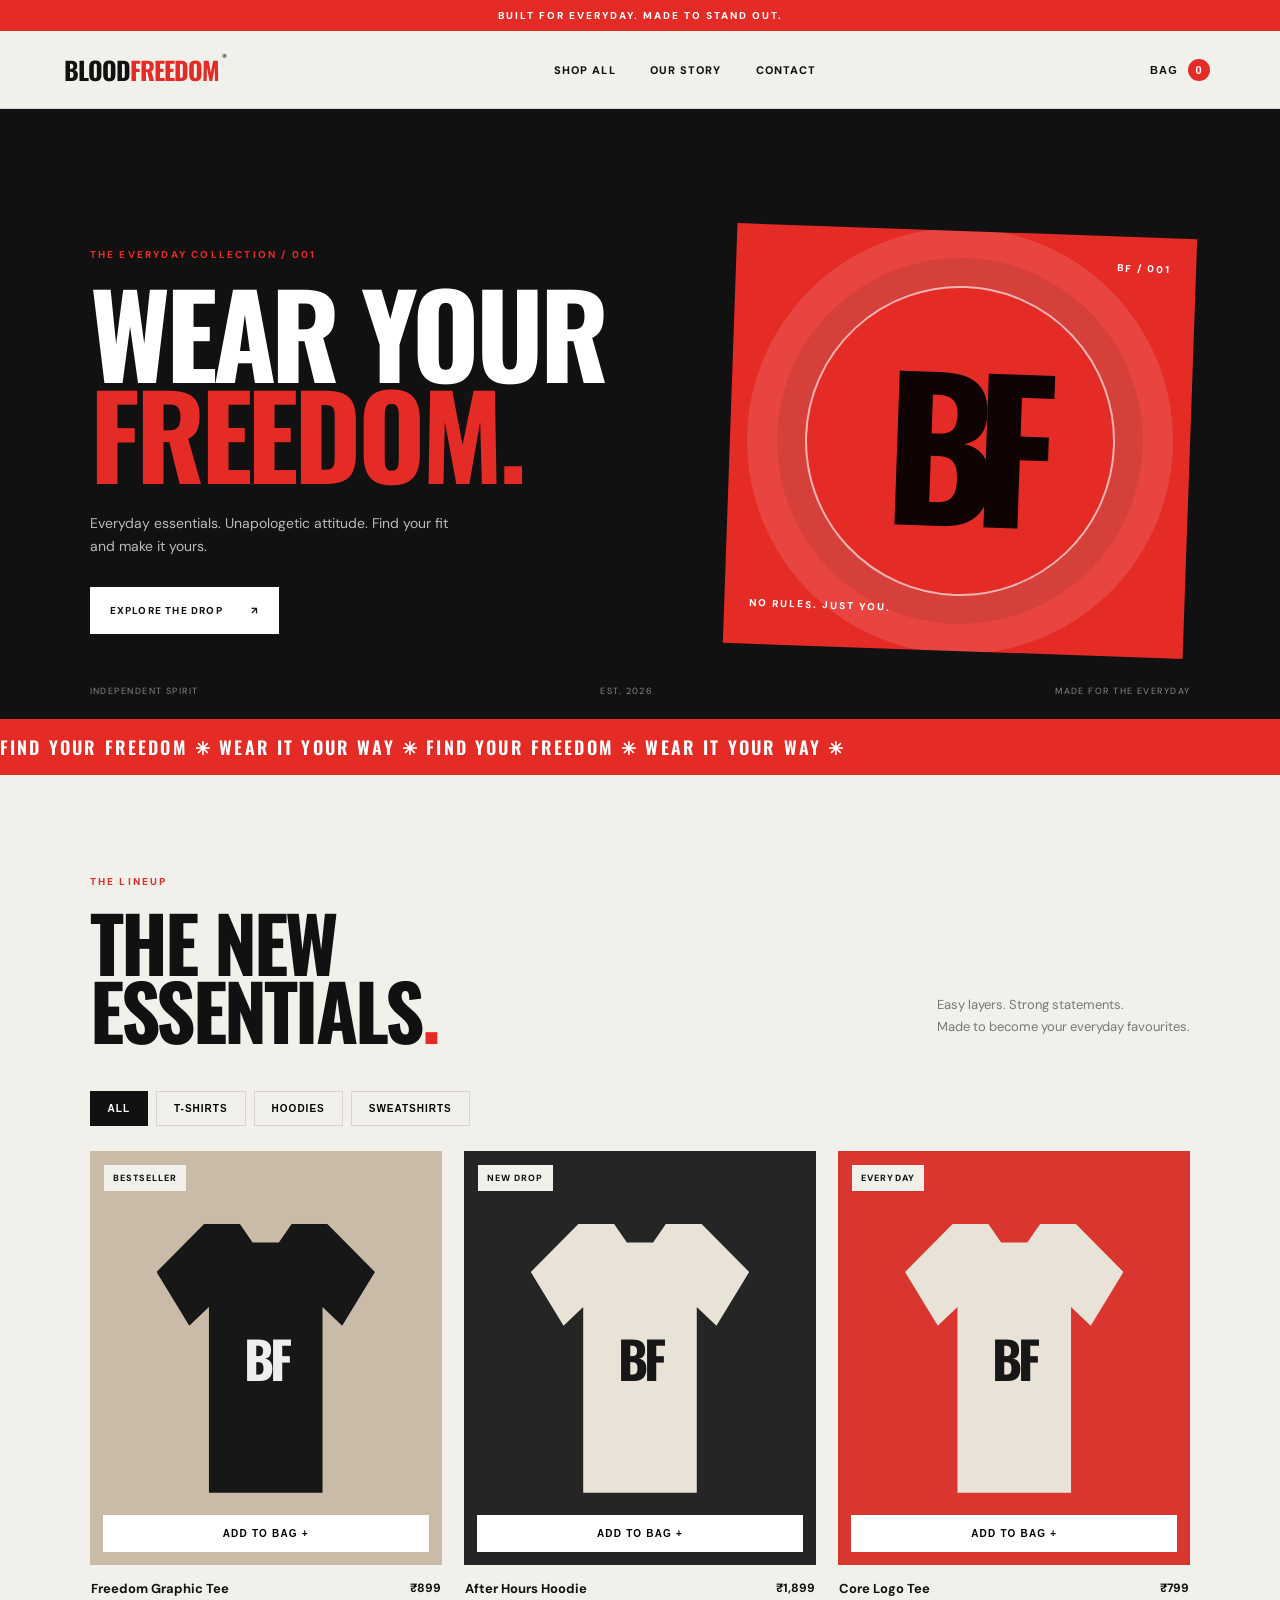
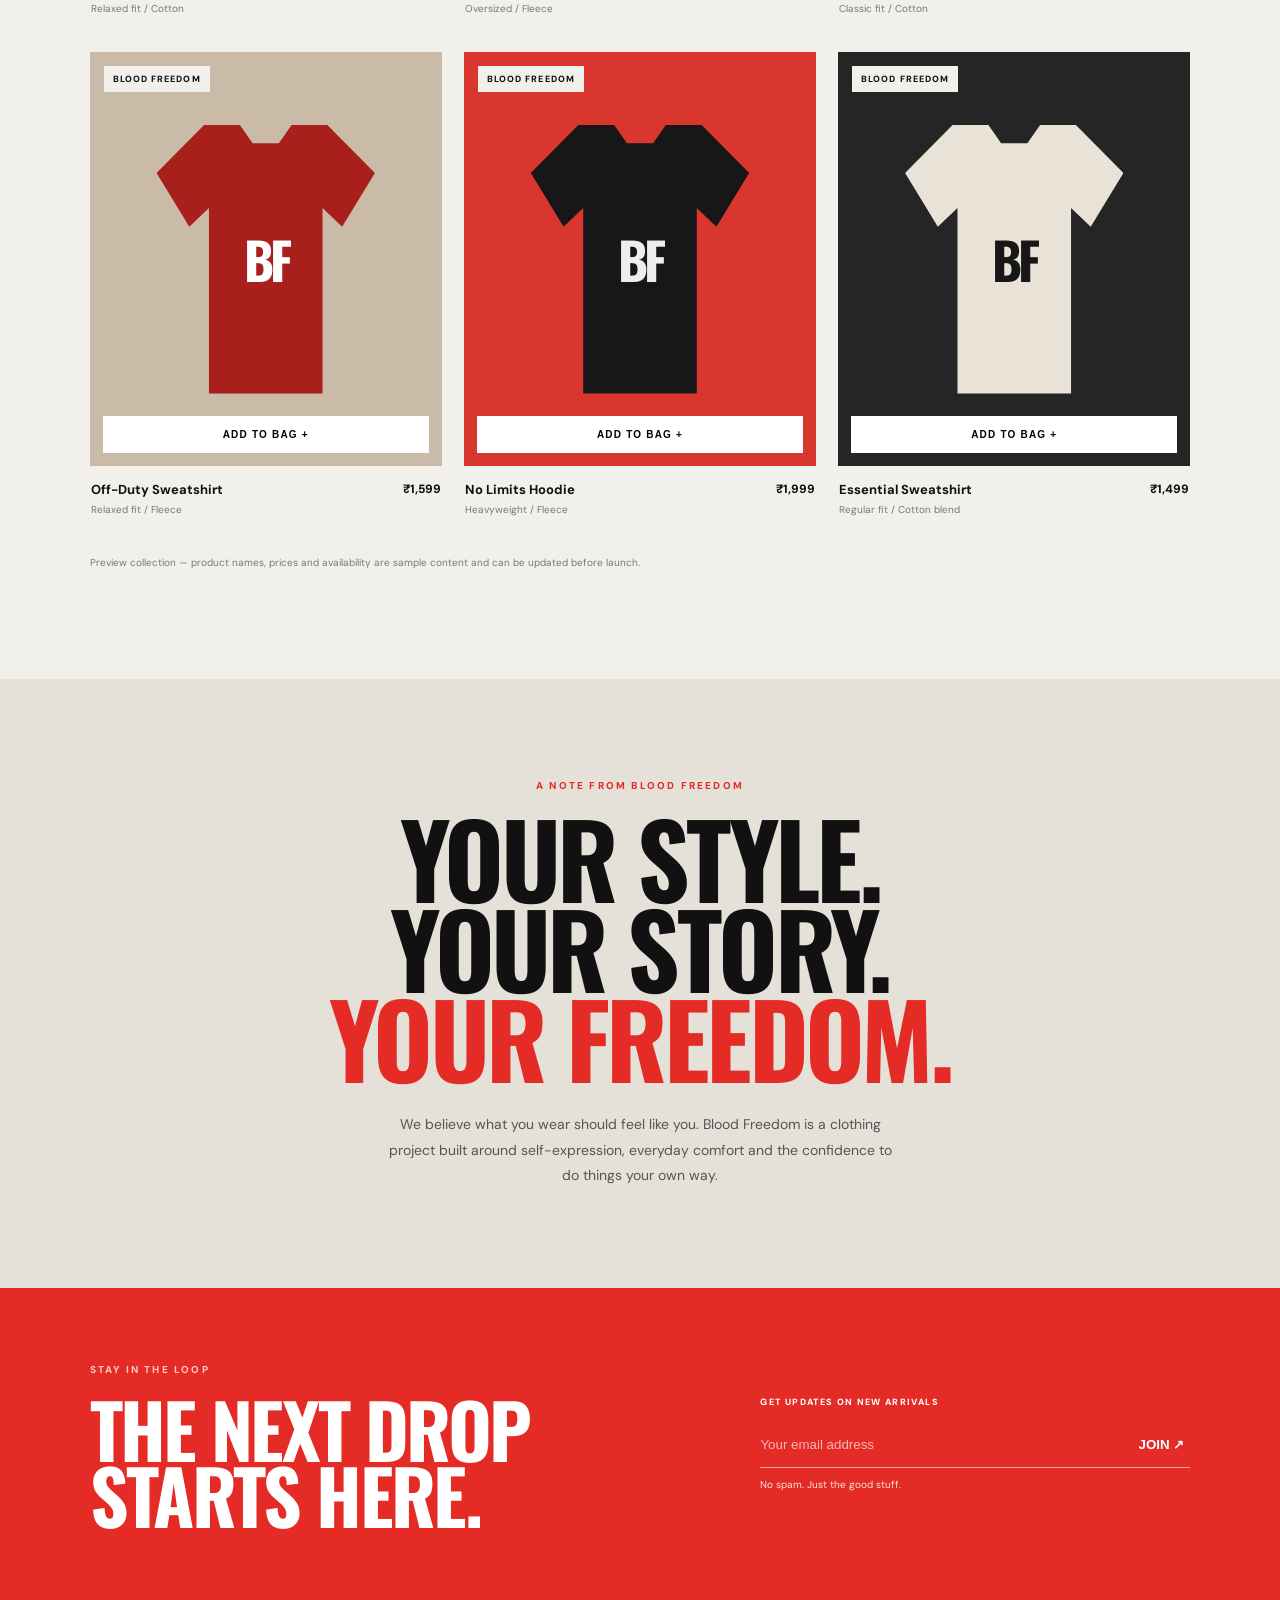
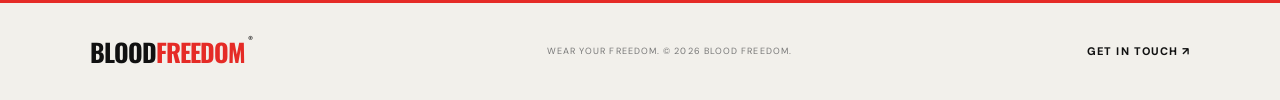
==== index.html @ 32e4e6bf "Build Blood Freedom clothing storefront starter" ====
<!doctype html>
<html lang="en">
<head>
  <meta charset="utf-8">
  <meta name="viewport" content="width=device-width, initial-scale=1">
  <meta name="theme-color" content="#111111">
  <meta name="description" content="Blood Freedom — everyday essentials, made to move with you. Explore graphic tees, hoodies and sweatshirts.">
  <title>Blood Freedom — Wear Your Freedom</title>
  <link rel="preconnect" href="https://fonts.googleapis.com">
  <link rel="preconnect" href="https://fonts.gstatic.com" crossorigin>
  <link href="https://fonts.googleapis.com/css2?family=DM+Sans:wght@400;500;600;700;800&family=Oswald:wght@500;600;700&display=swap" rel="stylesheet">
  <link rel="stylesheet" href="styles.css">
</head>
<body>
  <div class="announcement">BUILT FOR EVERYDAY. MADE TO STAND OUT.</div>
  <header class="site-header">
    <a class="wordmark" href="#" aria-label="Blood Freedom home">BLOOD<span>FREEDOM</span><i>®</i></a>
    <nav class="main-nav" aria-label="Main navigation">
      <a href="#shop">SHOP ALL</a><a href="#story">OUR STORY</a><a href="#contact">CONTACT</a>
    </nav>
    <button class="cart-button" id="cart-open" aria-label="Open shopping bag">BAG <span id="cart-count">0</span></button>
  </header>

  <main>
    <section class="hero">
      <div class="hero-copy">
        <p class="eyebrow">THE EVERYDAY COLLECTION / 001</p>
        <h1>WEAR YOUR<br><em>FREEDOM.</em></h1>
        <p class="hero-text">Everyday essentials. Unapologetic attitude. Find your fit and make it yours.</p>
        <a class="button button-light" href="#shop">EXPLORE THE DROP <span>↗</span></a>
      </div>
      <div class="hero-art" aria-label="Abstract red and black Blood Freedom campaign artwork">
        <div class="art-ring"></div><div class="art-mark">BF</div>
        <p class="art-caption">NO RULES. JUST YOU.</p>
        <span class="art-index">BF / 001</span>
      </div>
      <div class="hero-bottom"><span>INDEPENDENT SPIRIT</span><span>EST. 2026</span><span>MADE FOR THE EVERYDAY</span></div>
    </section>

    <section class="ticker" aria-label="Brand message"><div>FIND YOUR FREEDOM ✳ WEAR IT YOUR WAY ✳ FIND YOUR FREEDOM ✳ WEAR IT YOUR WAY ✳</div></section>

    <section class="shop-section" id="shop">
      <div class="section-heading"><div><p class="eyebrow">THE LINEUP</p><h2>THE NEW<br>ESSENTIALS<span>.</span></h2></div><p class="section-note">Easy layers. Strong statements.<br>Made to become your everyday favourites.</p></div>
      <div class="filters" role="group" aria-label="Filter products">
        <button class="filter active" data-filter="all">ALL</button><button class="filter" data-filter="tshirt">T-SHIRTS</button><button class="filter" data-filter="hoodie">HOODIES</button><button class="filter" data-filter="sweatshirt">SWEATSHIRTS</button>
      </div>
      <div class="product-grid" id="product-grid" aria-live="polite"></div>
      <p class="demo-note">Preview collection — product names, prices and availability are sample content and can be updated before launch.</p>
    </section>

    <section class="manifesto" id="story">
      <p class="eyebrow">A NOTE FROM BLOOD FREEDOM</p>
      <h2>YOUR STYLE.<br>YOUR STORY.<br><em>YOUR FREEDOM.</em></h2>
      <p>We believe what you wear should feel like you. Blood Freedom is a clothing project built around self-expression, everyday comfort and the confidence to do things your own way.</p>
    </section>

    <section class="newsletter" id="contact">
      <div><p class="eyebrow">STAY IN THE LOOP</p><h2>THE NEXT DROP<br>STARTS HERE.</h2></div>
      <form id="newsletter-form"><label for="email">GET UPDATES ON NEW ARRIVALS</label><div class="email-row"><input id="email" type="email" placeholder="Your email address" required><button type="submit" aria-label="Subscribe">JOIN ↗</button></div><p id="newsletter-message" role="status">No spam. Just the good stuff.</p></form>
    </section>
  </main>

  <footer class="footer"><a class="wordmark" href="#">BLOOD<span>FREEDOM</span><i>®</i></a><p>WEAR YOUR FREEDOM. © <span id="year"></span> BLOOD FREEDOM.</p><a href="mailto:hello@bloodfreedom.com">GET IN TOUCH ↗</a></footer>

  <div class="cart-backdrop" id="cart-backdrop"></div>
  <aside class="cart-drawer" id="cart-drawer" aria-label="Shopping bag" aria-hidden="true">
    <div class="cart-head"><h2>YOUR BAG <span id="drawer-count">(0)</span></h2><button id="cart-close" aria-label="Close bag">✕</button></div>
    <div id="cart-items" class="cart-items"><p class="empty-cart">Your bag is waiting for something good.</p></div>
    <div class="cart-foot"><div class="subtotal"><span>SUBTOTAL</span><strong id="cart-total">₹0</strong></div><p>Shipping and taxes calculated at checkout.</p><button class="button button-dark" id="checkout-button">CONTINUE TO CHECKOUT ↗</button><small>Checkout is a preview feature and is not connected to payments yet.</small></div>
  </aside>
  <script src="script.js"></script>
</body>
</html>
---- styles.css ----
:root{--ink:#111;--paper:#f2f0eb;--red:#e52b26;--muted:#777;--line:#d8d5cf}*{box-sizing:border-box}html{scroll-behavior:smooth}body{margin:0;background:var(--paper);color:var(--ink);font-family:"DM Sans",sans-serif}.announcement{background:var(--red);color:#fff;text-align:center;padding:9px 12px;font-size:10px;font-weight:800;letter-spacing:.2em}.site-header{height:78px;padding:0 5vw;display:flex;align-items:center;justify-content:space-between;border-bottom:1px solid var(--line)}.wordmark{font-family:Oswald,sans-serif;font-weight:700;font-size:25px;letter-spacing:-.04em;text-decoration:none;color:var(--ink)}.wordmark span{color:var(--red)}.wordmark i{font:10px "DM Sans";vertical-align:top;margin-left:3px}.main-nav{display:flex;gap:34px}.main-nav a,.cart-button,.footer>a:last-child{font-size:11px;font-weight:800;letter-spacing:.1em;text-decoration:none;color:var(--ink)}.cart-button{border:0;background:none;cursor:pointer}.cart-button span{display:inline-grid;place-items:center;background:var(--red);color:white;width:22px;height:22px;border-radius:50%;margin-left:6px}.hero{background:var(--ink);color:white;min-height:610px;padding:78px 7vw 24px;position:relative;display:grid;grid-template-columns:1fr 1fr;align-items:center;overflow:hidden}.hero-copy{position:relative;z-index:1}.eyebrow{font-size:10px;font-weight:800;letter-spacing:.22em;color:var(--red);margin:0 0 20px}.hero h1,.section-heading h2,.manifesto h2,.newsletter h2{font-family:Oswald,sans-serif;font-size:clamp(64px,9vw,132px);line-height:.88;letter-spacing:-.035em;margin:0}.hero h1 em,.manifesto h2 em{font-style:normal;color:var(--red)}.hero-text{max-width:360px;color:#bbb;line-height:1.7;font-size:14px;margin:28px 0}.button{display:inline-flex;justify-content:space-between;align-items:center;gap:28px;padding:17px 20px;text-decoration:none;font-size:10px;font-weight:800;letter-spacing:.12em;border:0;cursor:pointer}.button-light{background:white;color:var(--ink)}.button-dark{background:var(--ink);color:white;width:100%}.hero-art{height:420px;max-width:460px;width:100%;justify-self:end;position:relative;background:var(--red);overflow:hidden;display:grid;place-items:center;transform:rotate(2deg)}.art-ring{width:310px;height:310px;border:2px solid rgba(255,255,255,.65);border-radius:50%;box-shadow:0 0 0 28px rgba(0,0,0,.08),0 0 0 58px rgba(255,255,255,.12)}.art-mark{position:absolute;font:700 190px/.8 Oswald,sans-serif;letter-spacing:-.12em;color:var(--ink);mix-blend-mode:multiply}.art-caption,.art-index{position:absolute;color:white;font-size:10px;font-weight:800;letter-spacing:.2em}.art-caption{bottom:25px;left:25px}.art-index{top:25px;right:25px}.hero-bottom{position:absolute;bottom:22px;left:7vw;right:7vw;display:flex;justify-content:space-between;color:#888;font-size:9px;letter-spacing:.16em}.ticker{overflow:hidden;background:var(--red);color:white;padding:15px 0;font:600 18px Oswald,sans-serif;letter-spacing:.12em;white-space:nowrap}.ticker div{min-width:max-content}.shop-section{padding:100px 7vw}.section-heading{display:flex;align-items:end;justify-content:space-between}.section-heading h2,.newsletter h2{font-size:clamp(48px,6vw,82px)}.section-heading h2 span{color:var(--red)}.section-note{font-size:13px;line-height:1.7;color:var(--muted);margin-bottom:5px}.filters{display:flex;gap:8px;margin:48px 0 25px;flex-wrap:wrap}.filter{border:1px solid var(--line);background:transparent;padding:11px 17px;font-size:10px;font-weight:800;letter-spacing:.1em;cursor:pointer}.filter.active,.filter:hover{background:var(--ink);border-color:var(--ink);color:white}.product-grid{display:grid;grid-template-columns:repeat(3,1fr);gap:22px}.product-card{min-width:0}.product-visual{aspect-ratio:4/4.7;position:relative;display:grid;place-items:center;overflow:hidden;background:#dedbd4}.product-visual.dark{background:#252525}.product-visual.red{background:#d93630}.product-visual.sand{background:#c9bba7}.product-visual .garment{width:62%;height:65%;display:grid;place-items:center;clip-path:polygon(22% 0,38% 0,44% 7%,56% 7%,62% 0,78% 0,100% 18%,85% 38%,76% 31%,76% 100%,24% 100%,24% 31%,15% 38%,0 18%);background:#171717;filter:drop-shadow(12px 18px 12px #0003);position:relative}.product-visual .garment:after{content:"BF";font:700 clamp(24px,4vw,54px) Oswald;color:#eee;letter-spacing:-.08em}.product-visual .garment.cream{background:#e8e2d7}.product-visual .garment.redgarment{background:#a91f1b}.product-visual .garment.cream:after{color:#171717}.product-visual .garment.redgarment:after{color:white}.product-visual .product-tag{position:absolute;top:14px;left:14px;background:var(--paper);padding:7px 9px;font-size:9px;font-weight:800;letter-spacing:.12em}.quick-add{position:absolute;bottom:13px;left:13px;right:13px;background:white;border:0;padding:13px;font-size:10px;font-weight:800;letter-spacing:.12em;cursor:pointer}.quick-add:hover{background:var(--red);color:white}.product-info{display:flex;justify-content:space-between;gap:12px;padding:15px 1px}.product-info h3{font-size:13px;margin:0 0 5px}.product-info p{font-size:10px;color:var(--muted);margin:0}.product-price{font-size:12px;font-weight:800;white-space:nowrap}.demo-note{font-size:10px;color:var(--muted);margin-top:25px}.manifesto{background:#e5e1d9;padding:100px 12vw;text-align:center}.manifesto h2{font-size:clamp(52px,8vw,104px)}.manifesto>p:last-child{max-width:520px;margin:30px auto 0;font-size:14px;line-height:1.8;color:#555}.newsletter{background:var(--red);color:white;padding:75px 7vw;display:flex;justify-content:space-between;align-items:center;gap:50px}.newsletter .eyebrow{color:#ffc7c4}.newsletter h2{font-size:clamp(45px,6vw,75px)}#newsletter-form{width:min(430px,100%)}#newsletter-form label{font-size:9px;font-weight:800;letter-spacing:.15em}.email-row{display:flex;border-bottom:1px solid #ffffff99;margin-top:12px}.email-row input{background:none;border:0;outline:0;color:white;padding:15px 0;flex:1;min-width:0}.email-row input::placeholder{color:#ffffffaa}.email-row button{border:0;background:none;color:white;font-weight:800;cursor:pointer}#newsletter-message{font-size:10px;color:#ffe1df}.footer{padding:30px 7vw;display:flex;align-items:center;justify-content:space-between;gap:20px}.footer p{font-size:9px;letter-spacing:.12em;color:var(--muted)}.cart-backdrop{position:fixed;inset:0;background:#0008;z-index:5;opacity:0;visibility:hidden;transition:.25s}.cart-drawer{position:fixed;z-index:6;right:0;top:0;height:100dvh;width:min(440px,100%);background:var(--paper);padding:25px;display:flex;flex-direction:column;transform:translateX(100%);transition:.25s}.cart-open .cart-backdrop{opacity:1;visibility:visible}.cart-open .cart-drawer{transform:translateX(0)}.cart-head{display:flex;justify-content:space-between;align-items:center;border-bottom:1px solid var(--line);padding-bottom:20px}.cart-head h2{font:600 24px Oswald;margin:0}.cart-head h2 span{color:var(--muted);font:12px "DM Sans"}.cart-head button{border:0;background:none;font-size:20px;cursor:pointer}.cart-items{flex:1;overflow:auto;padding:18px 0}.empty-cart{color:var(--muted);font-size:13px}.cart-line{display:grid;grid-template-columns:65px 1fr auto;gap:13px;padding:12px 0;border-bottom:1px solid var(--line);align-items:center}.cart-thumb{height:75px;background:#ddd;display:grid;place-items:center;font:700 24px Oswald}.cart-line h3{font-size:12px;margin:0 0 5px}.cart-line p{font-size:10px;color:var(--muted);margin:0 0 8px}.qty{display:flex;gap:10px;align-items:center;font-size:11px}.qty button,.remove{border:0;background:none;cursor:pointer}.remove{font-size:10px;text-decoration:underline;color:var(--muted)}.cart-foot{border-top:1px solid var(--line);padding-top:18px}.subtotal{display:flex;justify-content:space-between;font-size:12px;font-weight:800}.cart-foot p,.cart-foot small{font-size:10px;color:var(--muted);line-height:1.5}.cart-foot small{display:block;margin-top:12px;text-align:center}@media(max-width:760px){.site-header{height:68px;padding:0 5vw}.wordmark{font-size:21px}.main-nav{display:none}.hero{grid-template-columns:1fr;padding:65px 7vw 65px;gap:45px}.hero h1{font-size:clamp(70px,18vw,110px)}.hero-art{height:300px;justify-self:center;max-width:390px}.art-ring{width:220px;height:220px}.art-mark{font-size:140px}.hero-bottom{font-size:7px;left:7vw;right:7vw}.shop-section{padding:70px 6vw}.section-heading{display:block}.section-note{margin-top:20px}.product-grid{grid-template-columns:repeat(2,minmax(0,1fr));gap:12px}.product-visual{aspect-ratio:4/4.8}.product-info{display:block}.product-price{display:block;margin-top:8px}.manifesto{padding:75px 7vw}.newsletter{padding:65px 7vw;display:block}.newsletter form{margin-top:40px}.footer{flex-wrap:wrap}.footer p{order:3;width:100%}}@media(max-width:390px){.product-grid{grid-template-columns:1fr}.product-info{display:flex}.product-price{margin-top:0}}
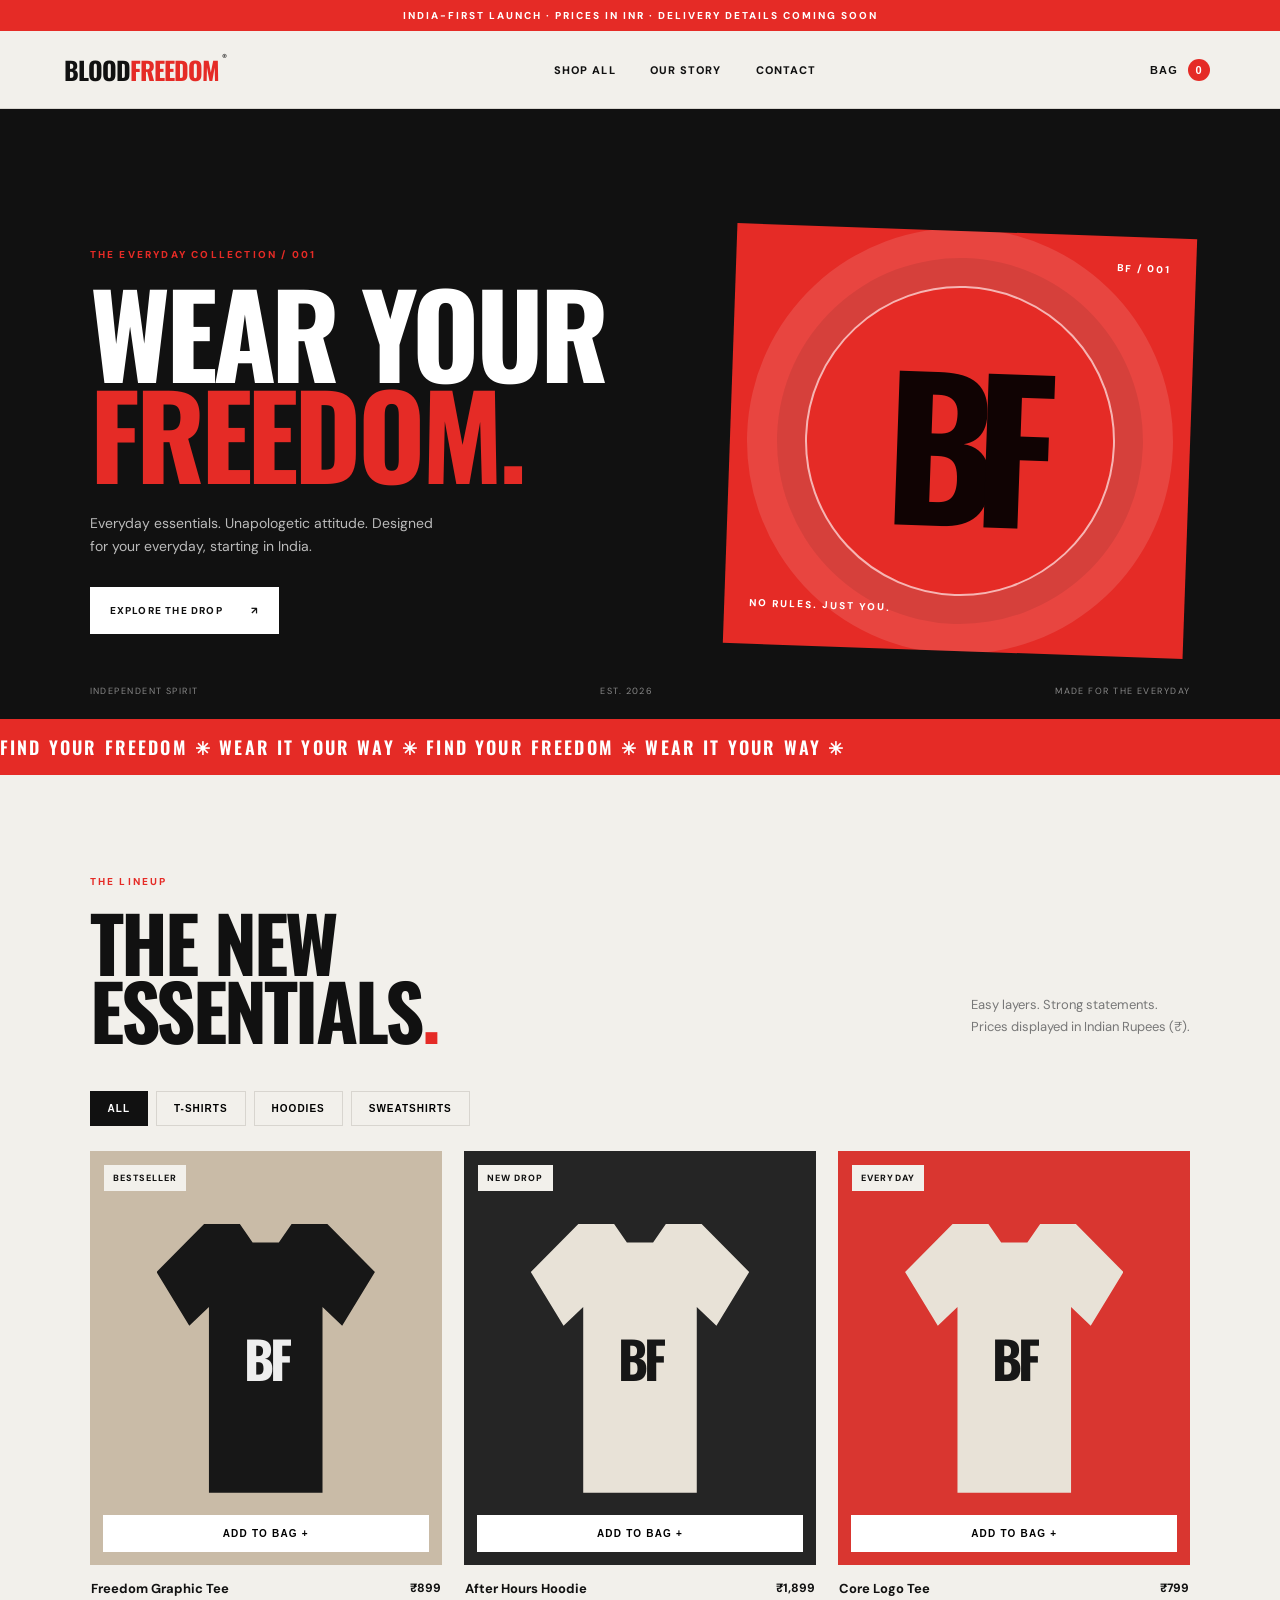
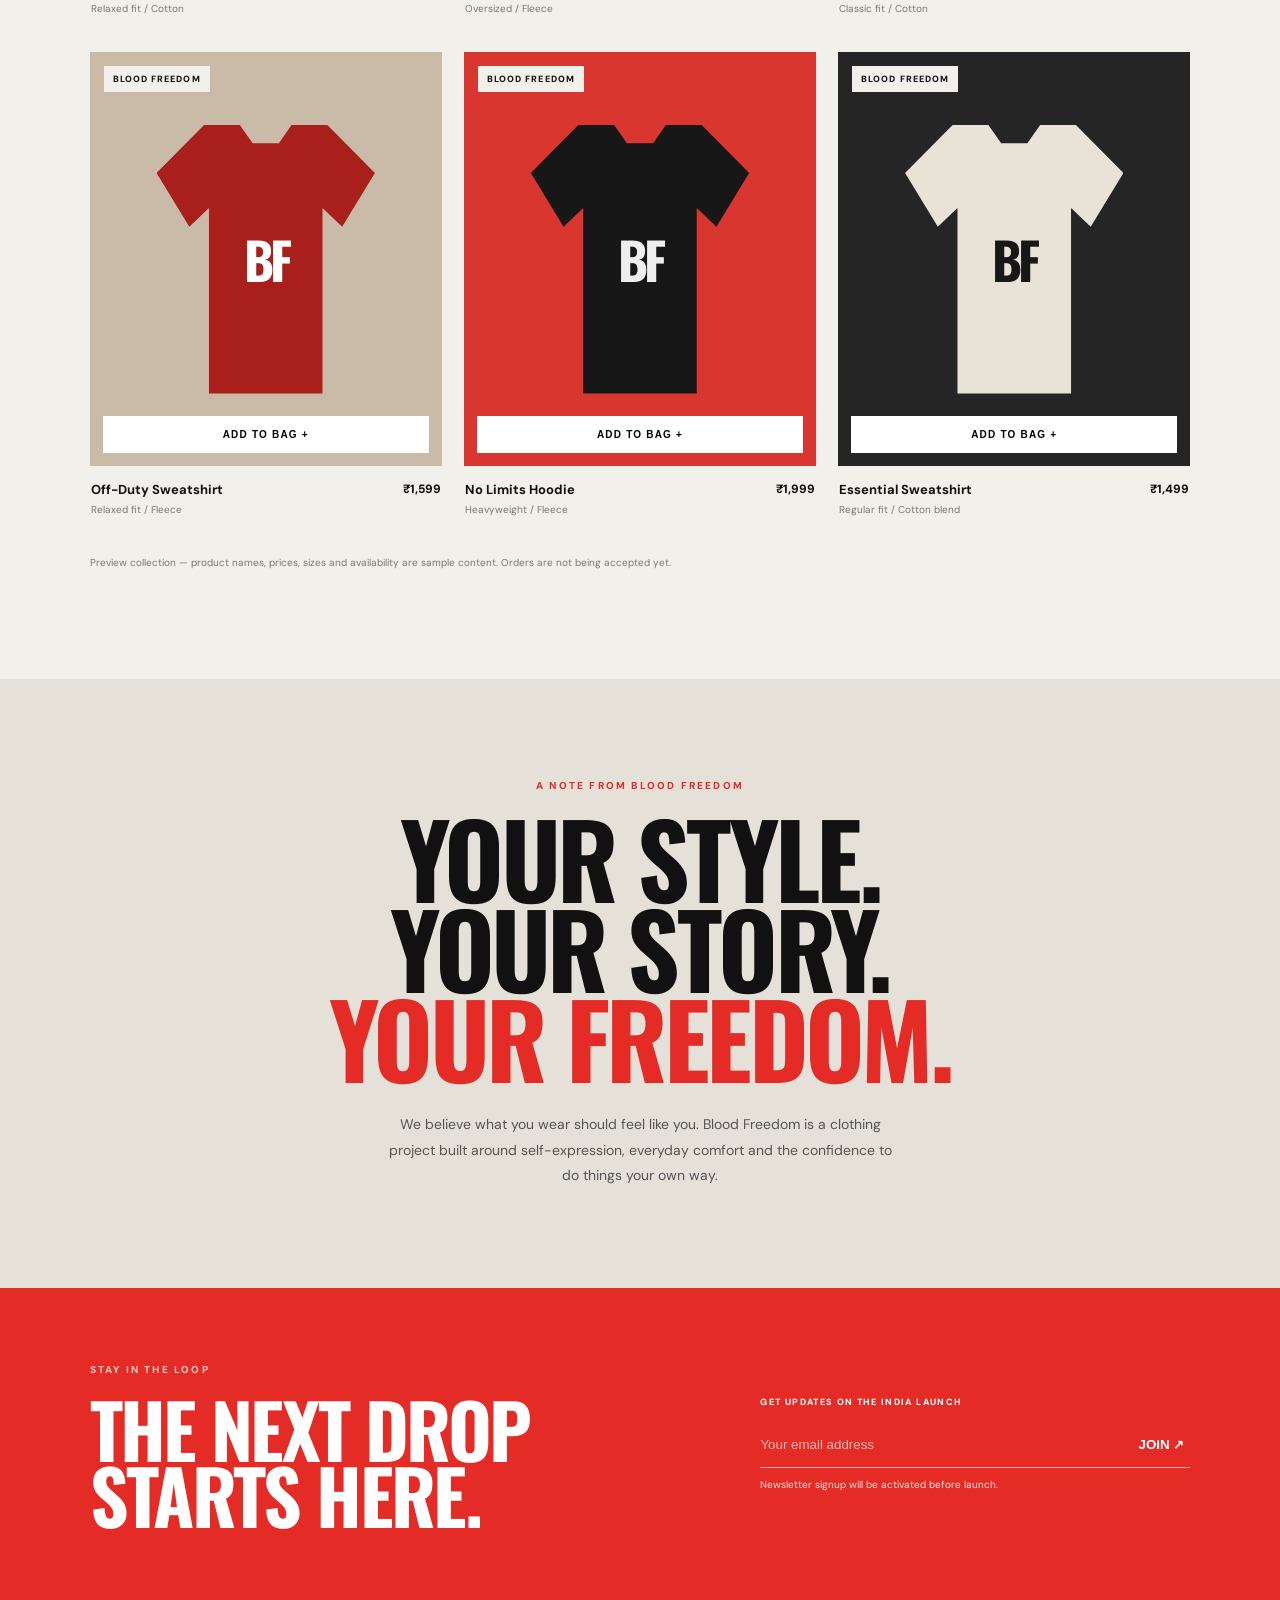
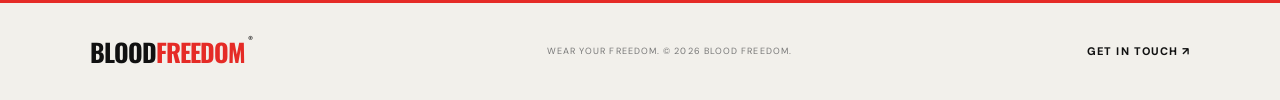
==== commit c61f4545: "Localize storefront for India-first launch" ====
--- a/index.html
+++ b/index.html
@@ -1,10 +1,10 @@
 <!doctype html>
-<html lang="en">
+<html lang="en-IN">
 <head>
   <meta charset="utf-8">
   <meta name="viewport" content="width=device-width, initial-scale=1">
   <meta name="theme-color" content="#111111">
-  <meta name="description" content="Blood Freedom — everyday essentials, made to move with you. Explore graphic tees, hoodies and sweatshirts.">
+  <meta name="description" content="Blood Freedom — everyday clothing essentials. Explore graphic tees, hoodies and sweatshirts, with an India-first launch in INR.">
   <title>Blood Freedom — Wear Your Freedom</title>
   <link rel="preconnect" href="https://fonts.googleapis.com">
   <link rel="preconnect" href="https://fonts.gstatic.com" crossorigin>
@@ -12,7 +12,7 @@
   <link rel="stylesheet" href="styles.css">
 </head>
 <body>
-  <div class="announcement">BUILT FOR EVERYDAY. MADE TO STAND OUT.</div>
+  <div class="announcement">INDIA-FIRST LAUNCH · PRICES IN INR · DELIVERY DETAILS COMING SOON</div>
   <header class="site-header">
     <a class="wordmark" href="#" aria-label="Blood Freedom home">BLOOD<span>FREEDOM</span><i>®</i></a>
     <nav class="main-nav" aria-label="Main navigation">
@@ -26,7 +26,7 @@
       <div class="hero-copy">
         <p class="eyebrow">THE EVERYDAY COLLECTION / 001</p>
         <h1>WEAR YOUR<br><em>FREEDOM.</em></h1>
-        <p class="hero-text">Everyday essentials. Unapologetic attitude. Find your fit and make it yours.</p>
+        <p class="hero-text">Everyday essentials. Unapologetic attitude. Designed for your everyday, starting in India.</p>
         <a class="button button-light" href="#shop">EXPLORE THE DROP <span>↗</span></a>
       </div>
       <div class="hero-art" aria-label="Abstract red and black Blood Freedom campaign artwork">
@@ -40,12 +40,12 @@
     <section class="ticker" aria-label="Brand message"><div>FIND YOUR FREEDOM ✳ WEAR IT YOUR WAY ✳ FIND YOUR FREEDOM ✳ WEAR IT YOUR WAY ✳</div></section>
 
     <section class="shop-section" id="shop">
-      <div class="section-heading"><div><p class="eyebrow">THE LINEUP</p><h2>THE NEW<br>ESSENTIALS<span>.</span></h2></div><p class="section-note">Easy layers. Strong statements.<br>Made to become your everyday favourites.</p></div>
+      <div class="section-heading"><div><p class="eyebrow">THE LINEUP</p><h2>THE NEW<br>ESSENTIALS<span>.</span></h2></div><p class="section-note">Easy layers. Strong statements.<br>Prices displayed in Indian Rupees (₹).</p></div>
       <div class="filters" role="group" aria-label="Filter products">
         <button class="filter active" data-filter="all">ALL</button><button class="filter" data-filter="tshirt">T-SHIRTS</button><button class="filter" data-filter="hoodie">HOODIES</button><button class="filter" data-filter="sweatshirt">SWEATSHIRTS</button>
       </div>
       <div class="product-grid" id="product-grid" aria-live="polite"></div>
-      <p class="demo-note">Preview collection — product names, prices and availability are sample content and can be updated before launch.</p>
+      <p class="demo-note">Preview collection — product names, prices, sizes and availability are sample content. Orders are not being accepted yet.</p>
     </section>
 
     <section class="manifesto" id="story">
@@ -56,7 +56,7 @@
 
     <section class="newsletter" id="contact">
       <div><p class="eyebrow">STAY IN THE LOOP</p><h2>THE NEXT DROP<br>STARTS HERE.</h2></div>
-      <form id="newsletter-form"><label for="email">GET UPDATES ON NEW ARRIVALS</label><div class="email-row"><input id="email" type="email" placeholder="Your email address" required><button type="submit" aria-label="Subscribe">JOIN ↗</button></div><p id="newsletter-message" role="status">No spam. Just the good stuff.</p></form>
+      <form id="newsletter-form"><label for="email">GET UPDATES ON THE INDIA LAUNCH</label><div class="email-row"><input id="email" type="email" placeholder="Your email address" required><button type="submit" aria-label="Subscribe">JOIN ↗</button></div><p id="newsletter-message" role="status">Newsletter signup will be activated before launch.</p></form>
     </section>
   </main>
 
@@ -66,7 +66,7 @@
   <aside class="cart-drawer" id="cart-drawer" aria-label="Shopping bag" aria-hidden="true">
     <div class="cart-head"><h2>YOUR BAG <span id="drawer-count">(0)</span></h2><button id="cart-close" aria-label="Close bag">✕</button></div>
     <div id="cart-items" class="cart-items"><p class="empty-cart">Your bag is waiting for something good.</p></div>
-    <div class="cart-foot"><div class="subtotal"><span>SUBTOTAL</span><strong id="cart-total">₹0</strong></div><p>Shipping and taxes calculated at checkout.</p><button class="button button-dark" id="checkout-button">CONTINUE TO CHECKOUT ↗</button><small>Checkout is a preview feature and is not connected to payments yet.</small></div>
+    <div class="cart-foot"><div class="subtotal"><span>SUBTOTAL</span><strong id="cart-total">₹0</strong></div><p>Shipping charges and serviceable PIN codes will be confirmed before launch.</p><button class="button button-dark" id="checkout-button">CONTINUE TO CHECKOUT ↗</button><small>Preview only — online orders and payments are not active yet.</small></div>
   </aside>
   <script src="script.js"></script>
 </body>
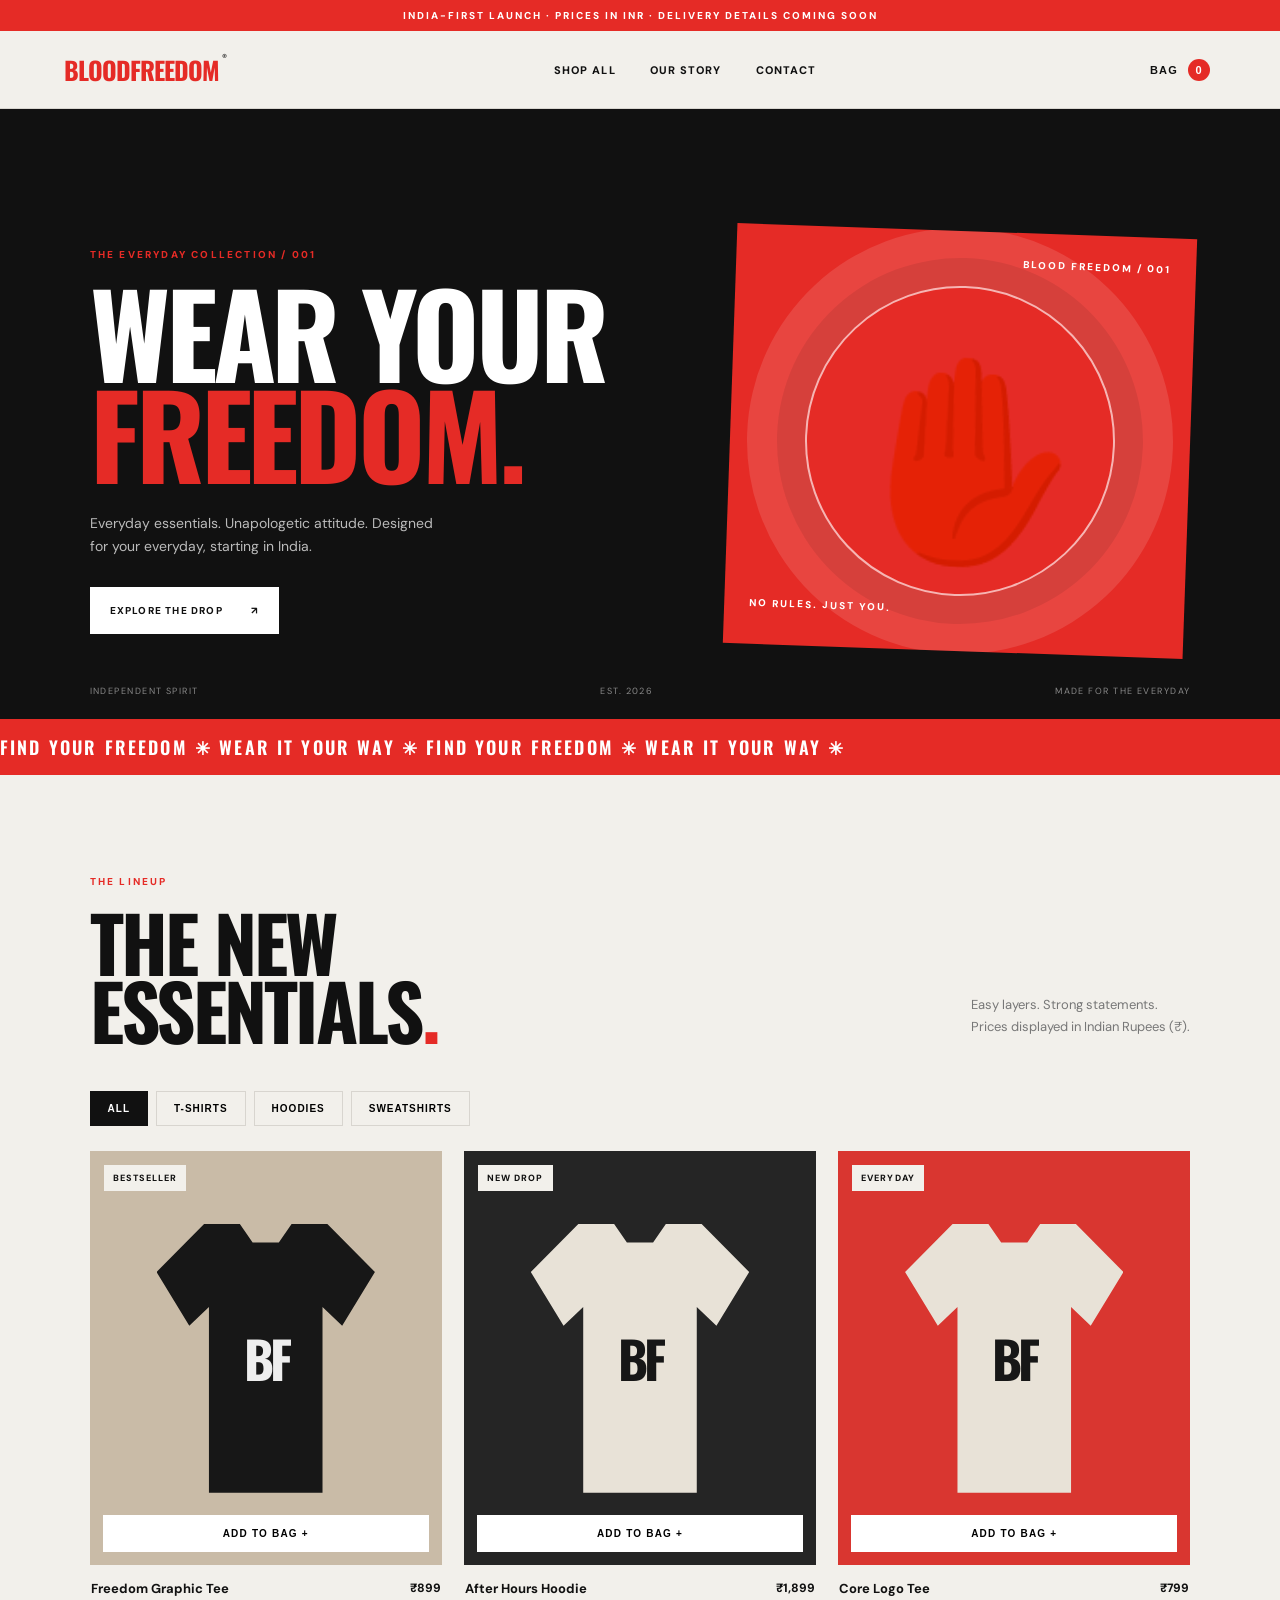
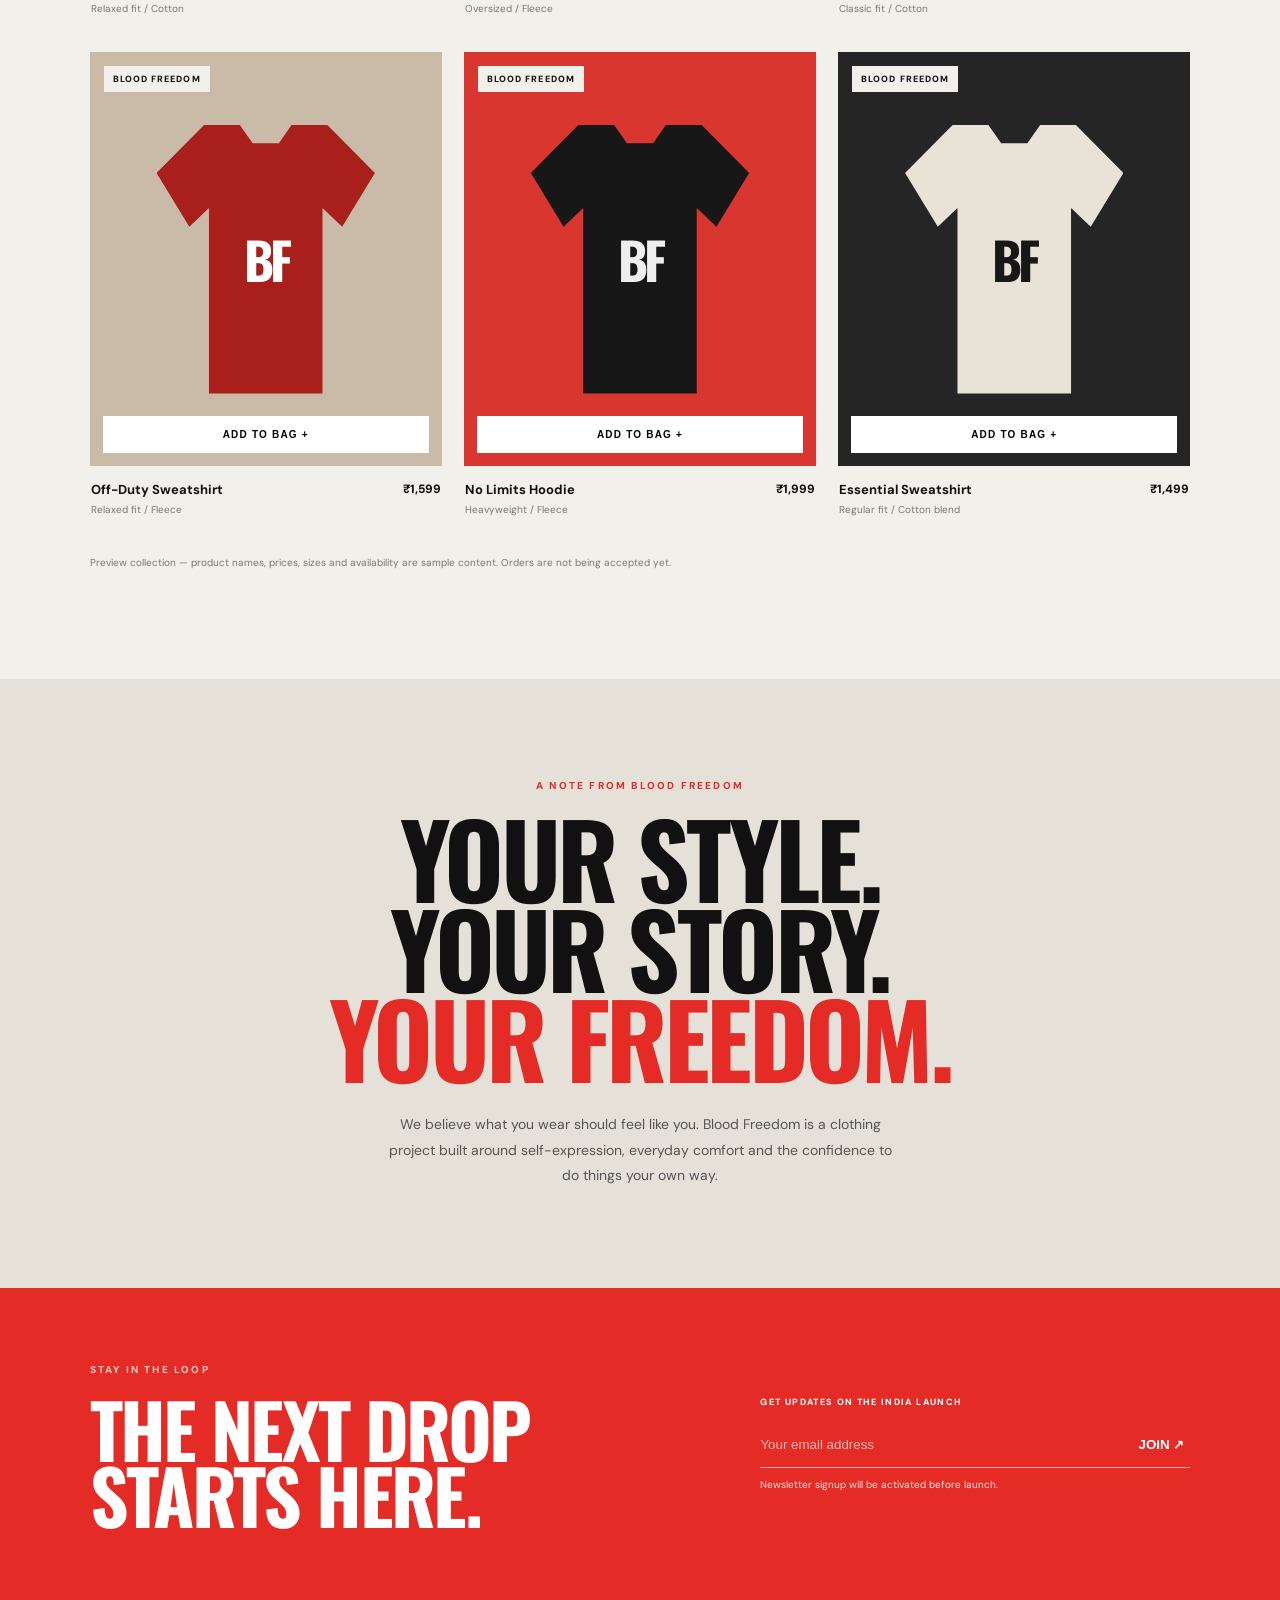
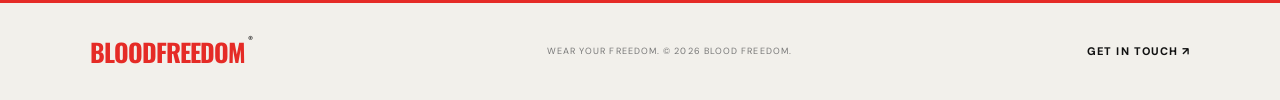
==== commit ec7223b7: "Apply final Blood Freedom brand wordmark" ====
--- a/index.html
+++ b/index.html
@@ -14,7 +14,7 @@
 <body>
   <div class="announcement">INDIA-FIRST LAUNCH · PRICES IN INR · DELIVERY DETAILS COMING SOON</div>
   <header class="site-header">
-    <a class="wordmark" href="#" aria-label="Blood Freedom home">BLOOD<span>FREEDOM</span><i>®</i></a>
+    <a class="wordmark" href="#" aria-label="Blood Freedom home"><span class="blood-word">BLOOD</span><span class="freedom-word">FREEDOM</span><i>®</i></a>
     <nav class="main-nav" aria-label="Main navigation">
       <a href="#shop">SHOP ALL</a><a href="#story">OUR STORY</a><a href="#contact">CONTACT</a>
     </nav>
@@ -29,10 +29,10 @@
         <p class="hero-text">Everyday essentials. Unapologetic attitude. Designed for your everyday, starting in India.</p>
         <a class="button button-light" href="#shop">EXPLORE THE DROP <span>↗</span></a>
       </div>
-      <div class="hero-art" aria-label="Abstract red and black Blood Freedom campaign artwork">
-        <div class="art-ring"></div><div class="art-mark">BF</div>
+      <div class="hero-art" aria-label="Baby handprint-inspired Blood Freedom campaign artwork">
+        <div class="art-ring"></div><div class="art-mark">✋</div>
         <p class="art-caption">NO RULES. JUST YOU.</p>
-        <span class="art-index">BF / 001</span>
+        <span class="art-index">BLOOD FREEDOM / 001</span>
       </div>
       <div class="hero-bottom"><span>INDEPENDENT SPIRIT</span><span>EST. 2026</span><span>MADE FOR THE EVERYDAY</span></div>
     </section>
@@ -60,7 +60,7 @@
     </section>
   </main>
 
-  <footer class="footer"><a class="wordmark" href="#">BLOOD<span>FREEDOM</span><i>®</i></a><p>WEAR YOUR FREEDOM. © <span id="year"></span> BLOOD FREEDOM.</p><a href="mailto:hello@bloodfreedom.com">GET IN TOUCH ↗</a></footer>
+  <footer class="footer"><a class="wordmark" href="#"><span class="blood-word">BLOOD</span><span class="freedom-word">FREEDOM</span><i>®</i></a><p>WEAR YOUR FREEDOM. © <span id="year"></span> BLOOD FREEDOM.</p><a href="mailto:hello@bloodfreedom.com">GET IN TOUCH ↗</a></footer>
 
   <div class="cart-backdrop" id="cart-backdrop"></div>
   <aside class="cart-drawer" id="cart-drawer" aria-label="Shopping bag" aria-hidden="true">
